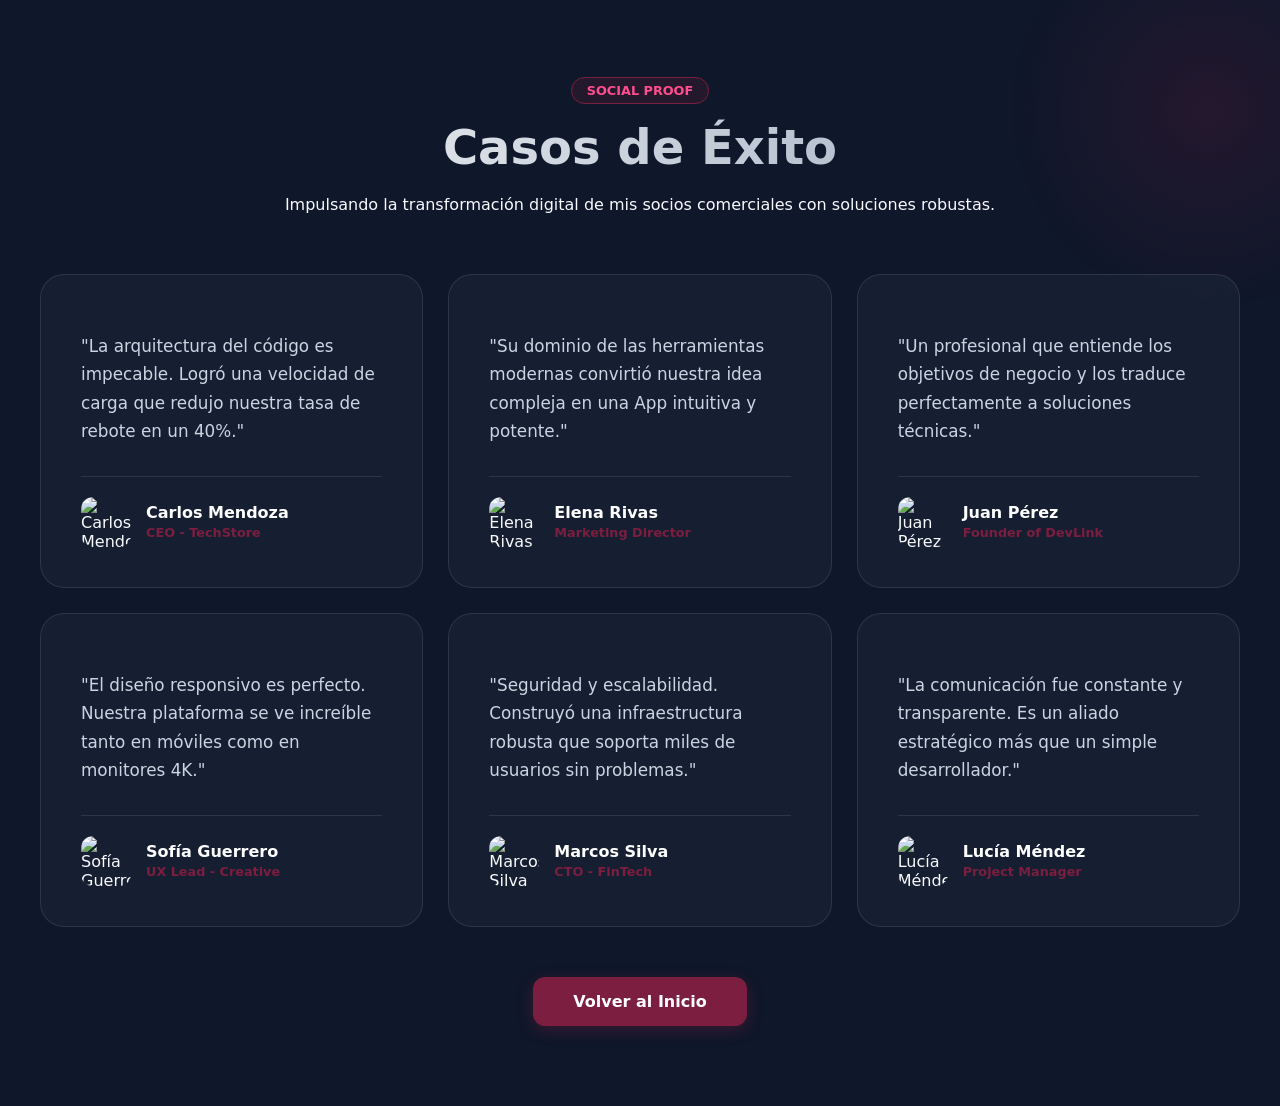
==== clientes.html @ bd1bf996 "primer commit" ====
<!DOCTYPE html>
<html lang="es">
<head>
    <meta charset="UTF-8">
    <meta name="viewport" content="width=device-width, initial-scale=1.0">
    <title>Clientes - Casos de Éxito</title>
    <link rel="stylesheet" href="css/clientes.css">
</head>
<body>

<main class="contenedor-clientes">
    <div class="background-decor"></div> 
    
    <header class="clientes-header">
        <span class="badge">Social Proof</span>
        <h1>Casos de Éxito</h1>
        <p>Impulsando la transformación digital de mis socios comerciales con soluciones robustas.</p>
    </header>

    <section class="grid-testimonios">
        <div class="testimonio-card">
            <p class="texto-testimonio">"La arquitectura del código es impecable. Logró una velocidad de carga que redujo nuestra tasa de rebote en un 40%."</p>
            <div class="perfil-cliente">
                <img src="https://i.pravatar.cc/150?u=11" alt="Carlos Mendoza">
                <div class="info-cliente">
                    <h4>Carlos Mendoza</h4>
                    <span>CEO - TechStore</span>
                </div>
            </div>
        </div>

        <div class="testimonio-card">
            <p class="texto-testimonio">"Su dominio de las herramientas modernas convirtió nuestra idea compleja en una App intuitiva y potente."</p>
            <div class="perfil-cliente">
                <img src="https://i.pravatar.cc/150?u=12" alt="Elena Rivas">
                <div class="info-cliente">
                    <h4>Elena Rivas</h4>
                    <span>Marketing Director</span>
                </div>
            </div>
        </div>

        <div class="testimonio-card">
            <p class="texto-testimonio">"Un profesional que entiende los objetivos de negocio y los traduce perfectamente a soluciones técnicas."</p>
            <div class="perfil-cliente">
                <img src="https://i.pravatar.cc/150?u=13" alt="Juan Pérez">
                <div class="info-cliente">
                    <h4>Juan Pérez</h4>
                    <span>Founder of DevLink</span>
                </div>
            </div>
        </div>

        <div class="testimonio-card">
            <p class="texto-testimonio">"El diseño responsivo es perfecto. Nuestra plataforma se ve increíble tanto en móviles como en monitores 4K."</p>
            <div class="perfil-cliente">
                <img src="https://i.pravatar.cc/150?u=14" alt="Sofía Guerrero">
                <div class="info-cliente">
                    <h4>Sofía Guerrero</h4>
                    <span>UX Lead - Creative</span>
                </div>
            </div>
        </div>

        <div class="testimonio-card">
            <p class="texto-testimonio">"Seguridad y escalabilidad. Construyó una infraestructura robusta que soporta miles de usuarios sin problemas."</p>
            <div class="perfil-cliente">
                <img src="https://i.pravatar.cc/150?u=15" alt="Marcos Silva">
                <div class="info-cliente">
                    <h4>Marcos Silva</h4>
                    <span>CTO - FinTech</span>
                </div>
            </div>
        </div>

        <div class="testimonio-card">
            <p class="texto-testimonio">"La comunicación fue constante y transparente. Es un aliado estratégico más que un simple desarrollador."</p>
            <div class="perfil-cliente">
                <img src="https://i.pravatar.cc/150?u=16" alt="Lucía Méndez">
                <div class="info-cliente">
                    <h4>Lucía Méndez</h4>
                    <span>Project Manager</span>
                </div>
            </div>
        </div>
    </section>

    <div class="acciones">
        <a href="index.html" class="boton-moderno">Volver al Inicio</a>
    </div>
</main>

</body>
</html>
---- css/clientes.css ----
:root {
    --primary: #7b1e3f;
    --accent: #38bdf8;
    --bg-dark: #0f172a;
}

body {
    margin: 0;
    font-family: 'Inter', system-ui, sans-serif;
    background-color: var(--bg-dark);
    color: #f8fafc;
    overflow-x: hidden;
}

.contenedor-clientes {
    position: relative;
    max-width: 1200px;
    margin: 0 auto;
    padding: 80px 20px;
}

/* Círculos decorativos de fondo */
.background-decor {
    position: fixed;
    top: -10%;
    right: -10%;
    width: 400px;
    height: 400px;
    background: radial-gradient(circle, rgba(123, 30, 63, 0.2) 0%, transparent 70%);
    z-index: -1;
}

.clientes-header {
    text-align: center;
    margin-bottom: 60px;
}

.badge {
    background: rgba(123, 30, 63, 0.2);
    color: #ff4d8d;
    padding: 5px 15px;
    border-radius: 20px;
    font-size: 0.8rem;
    font-weight: bold;
    border: 1px solid var(--primary);
    text-transform: uppercase;
}

.clientes-header h1 {
    font-size: 3rem;
    margin: 20px 0;
    background: linear-gradient(to right, #fff, #94a3b8);
    -webkit-background-clip: text;
    -webkit-text-fill-color: transparent;
}

/* Grid Moderno */
.grid-testimonios {
    display: grid;
    grid-template-columns: repeat(auto-fit, minmax(320px, 1fr));
    gap: 25px;
}

/* Tarjetas con efecto Glassmorphism */
.testimonio-card {
    background: rgba(30, 41, 59, 0.5);
    backdrop-filter: blur(10px);
    border: 1px solid rgba(255, 255, 255, 0.1);
    padding: 40px;
    border-radius: 24px;
    transition: all 0.4s cubic-bezier(0.175, 0.885, 0.32, 1.275);
    display: flex;
    flex-direction: column;
    justify-content: space-between;
}

.testimonio-card:hover {
    transform: translateY(-12px);
    background: rgba(30, 41, 59, 0.8);
    border-color: var(--primary);
    box-shadow: 0 20px 40px rgba(0, 0, 0, 0.4);
}

.texto-testimonio {
    font-size: 1.05rem;
    line-height: 1.7;
    color: #cbd5e1;
    margin-bottom: 30px;
    position: relative;
}

.perfil-cliente {
    display: flex;
    align-items: center;
    gap: 15px;
    border-top: 1px solid rgba(255, 255, 255, 0.1);
    padding-top: 20px;
}

.perfil-cliente img {
    width: 50px;
    height: 50px;
    border-radius: 12px; /* Cuadrado redondeado moderno */
    object-fit: cover;
    filter: grayscale(20%);
}

.info-cliente h4 {
    margin: 0;
    font-size: 1rem;
    color: white;
}

.info-cliente span {
    font-size: 0.8rem;
    color: var(--primary);
    font-weight: 600;
}

/* Botón con brillo */
.boton-moderno {
    display: inline-block;
    margin-top: 50px;
    padding: 15px 40px;
    background: var(--primary);
    color: white;
    text-decoration: none;
    border-radius: 12px;
    font-weight: bold;
    box-shadow: 0 4px 15px rgba(123, 30, 63, 0.4);
    transition: 0.3s;
}

.boton-moderno:hover {
    transform: scale(1.05);
    box-shadow: 0 0 25px rgba(123, 30, 63, 0.6);
}

.acciones {
    text-align: center;
}
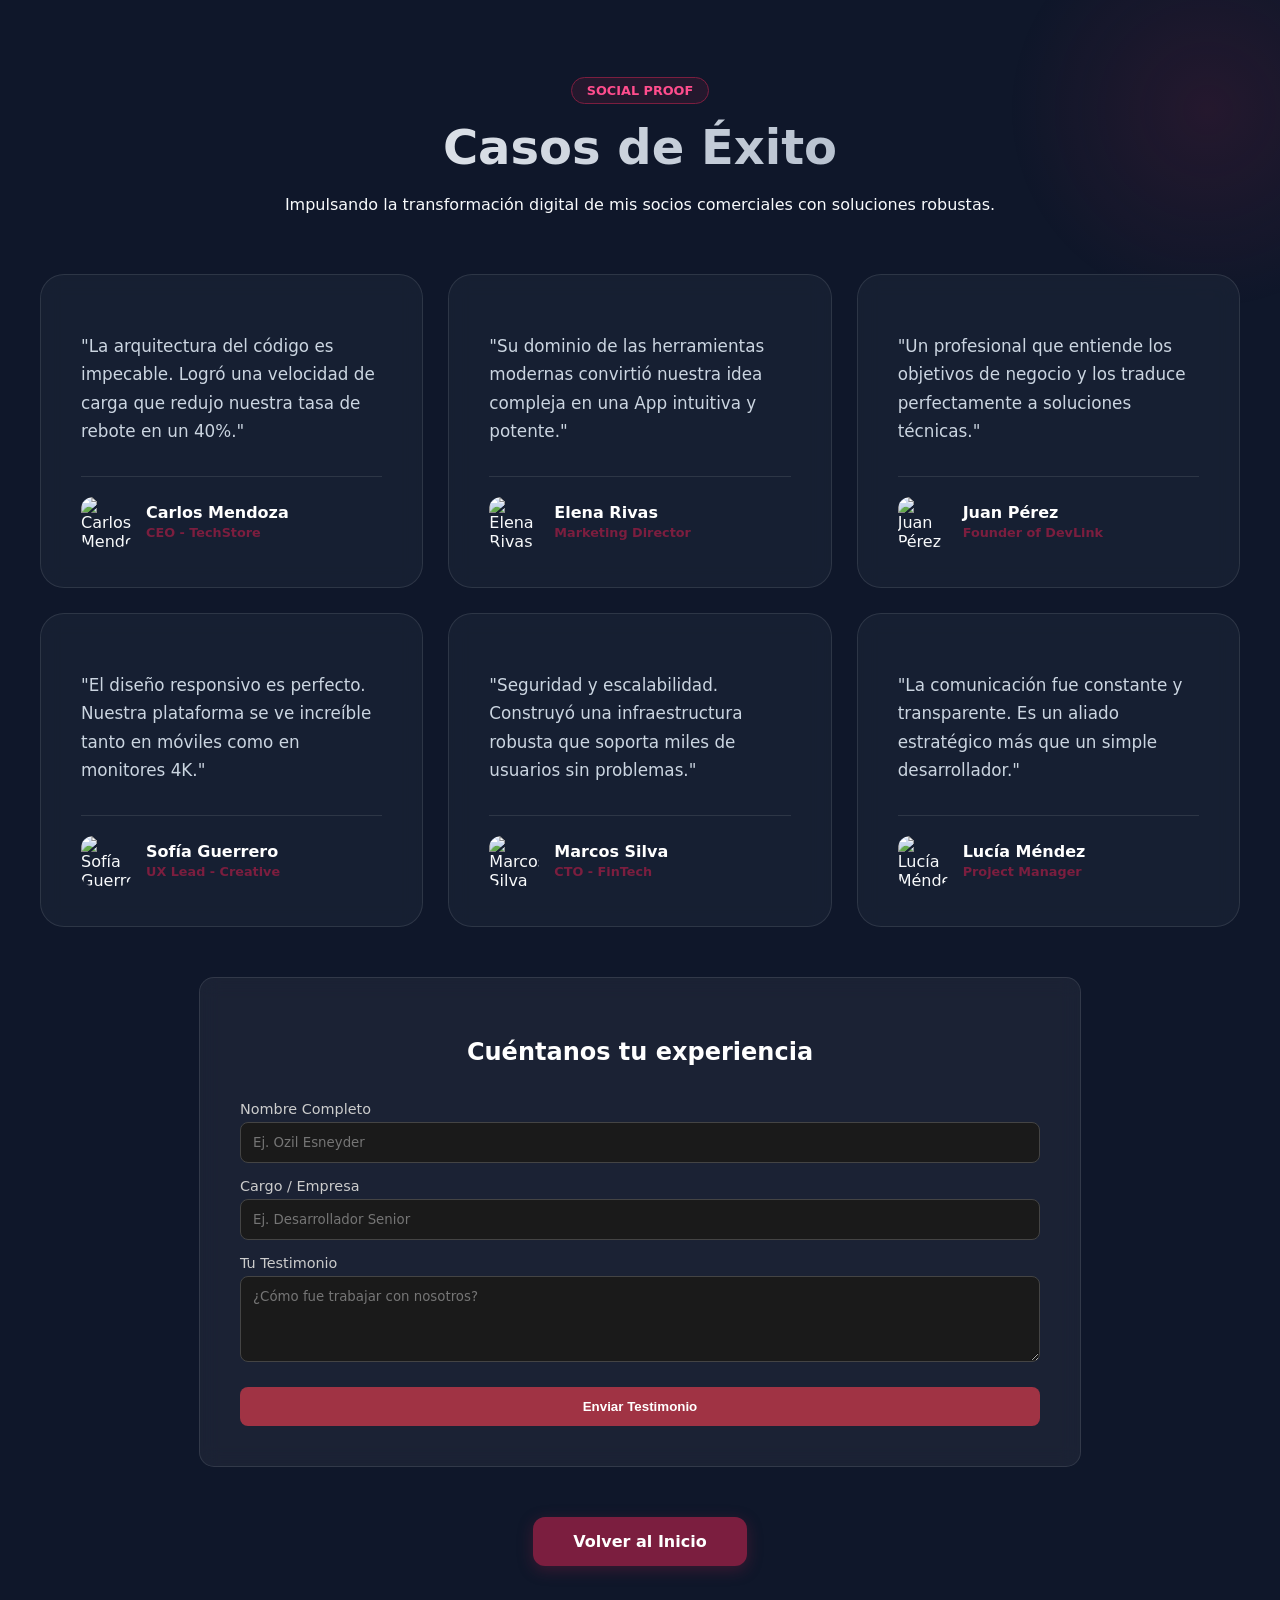
==== commit 8306470a: "Actualización de la web y formulario" ====
--- a/clientes.html
+++ b/clientes.html
@@ -5,6 +5,68 @@
     <meta name="viewport" content="width=device-width, initial-scale=1.0">
     <title>Clientes - Casos de Éxito</title>
     <link rel="stylesheet" href="css/clientes.css">
+    <style>
+        /* Estilos adicionales para el formulario dentro de esta página */
+        .seccion-formulario {
+            margin-top: 50px;
+            padding: 40px;
+            background: rgba(255, 255, 255, 0.05);
+            border-radius: 15px;
+            backdrop-filter: blur(10px);
+            border: 1px solid rgba(255, 255, 255, 0.1);
+            max-width: 800px;
+            margin-left: auto;
+            margin-right: auto;
+        }
+
+        .formulario-testimonio {
+            display: flex;
+            flex-direction: column;
+            gap: 15px;
+        }
+
+        .formulario-testimonio h2 {
+            text-align: center;
+            margin-bottom: 20px;
+            color: #fff;
+        }
+
+        .grupo-input {
+            display: flex;
+            flex-direction: column;
+            gap: 5px;
+        }
+
+        .grupo-input label {
+            color: #ccc;
+            font-size: 0.9rem;
+        }
+
+        .grupo-input input, .grupo-input textarea {
+            padding: 12px;
+            border-radius: 8px;
+            border: 1px solid #444;
+            background: #1a1a1a;
+            color: white;
+            font-family: inherit;
+        }
+
+        .boton-enviar {
+            background-color: #a03344; /* Color similar a tu botón Contactar */
+            color: white;
+            padding: 12px;
+            border: none;
+            border-radius: 8px;
+            cursor: pointer;
+            font-weight: bold;
+            transition: background 0.3s;
+            margin-top: 10px;
+        }
+
+        .boton-enviar:hover {
+            background-color: #7a2633;
+        }
+    </style>
 </head>
 <body>
 
@@ -85,6 +147,29 @@
         </div>
     </section>
 
+   <section class="seccion-formulario">
+    <form action="guardar.php" method="POST" class="formulario-testimonio">
+        <h2>Cuéntanos tu experiencia</h2>
+        
+        <div class="grupo-input">
+            <label for="nombre">Nombre Completo</label>
+            <input type="text" id="nombre" name="nombre" required placeholder="Ej. Ozil Esneyder">
+        </div>
+
+        <div class="grupo-input">
+            <label for="cargo">Cargo / Empresa</label>
+            <input type="text" id="cargo" name="cargo" required placeholder="Ej. Desarrollador Senior">
+        </div>
+
+        <div class="grupo-input">
+            <label for="mensaje">Tu Testimonio</label>
+            <textarea id="mensaje" name="mensaje" rows="4" required placeholder="¿Cómo fue trabajar con nosotros?"></textarea>
+        </div>
+
+        <button type="submit" class="boton-enviar">Enviar Testimonio</button>
+    </form>
+</section>
+
     <div class="acciones">
         <a href="index.html" class="boton-moderno">Volver al Inicio</a>
     </div>
